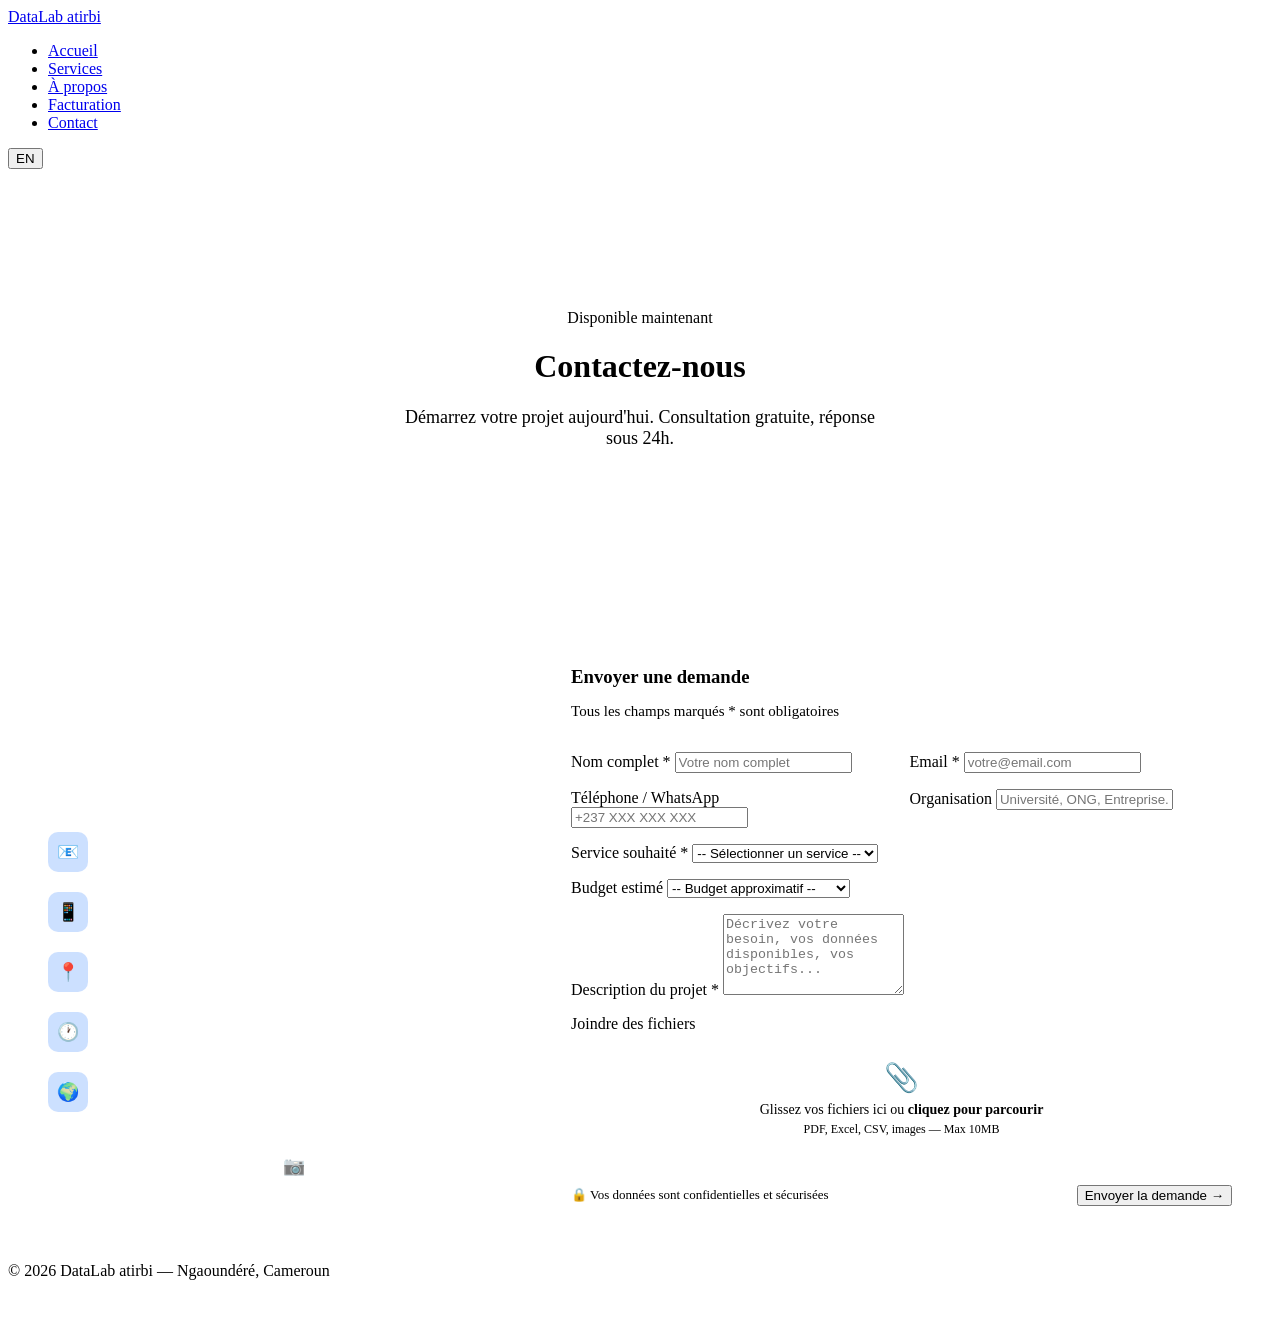
==== contact.html @ 428c994f "Ajout des pages HTML — site DataLab atirbi" ====
<!DOCTYPE html>
<html lang="fr">
<head>
  <meta charset="UTF-8">
  <meta name="viewport" content="width=device-width, initial-scale=1.0">
  <title>Contact — DataLab atirbi</title>
  <link rel="stylesheet" href="css/style.css">
  <style>
    .page-hero { padding: 140px 0 80px; background: var(--bg3); text-align: center; }
    .page-hero .badge { margin: 0 auto 20px; }
    .contact-grid { display: grid; grid-template-columns: 1fr 1.6fr; gap: 60px; margin-top: 60px; }
    .contact-info-card { background: var(--dark); color: white; border-radius: var(--radius2); padding: 40px; }
    .contact-info-card h3 { color: white; font-size: 24px; margin-bottom: 16px; }
    .contact-info-card p { color: rgba(255,255,255,0.6); margin-bottom: 32px; line-height: 1.8; }
    .contact-detail { display: flex; align-items: flex-start; gap: 14px; margin-bottom: 20px; }
    .detail-icon { width: 40px; height: 40px; border-radius: 10px; background: rgba(0,102,255,0.2); display: flex; align-items: center; justify-content: center; font-size: 18px; flex-shrink: 0; }
    .detail-text .label { font-size: 11px; color: rgba(255,255,255,0.4); text-transform: uppercase; letter-spacing: 1px; margin-bottom: 2px; }
    .detail-text .value { font-size: 15px; color: white; font-weight: 500; }
    .socials-row { display: flex; gap: 12px; margin-top: 32px; }
    .social-btn { width: 42px; height: 42px; border-radius: 10px; border: 1px solid rgba(255,255,255,0.15); display: flex; align-items: center; justify-content: center; font-size: 18px; color: rgba(255,255,255,0.6); transition: all 0.25s; text-decoration: none; }
    .social-btn:hover { border-color: var(--primary); color: var(--primary); background: rgba(0,102,255,0.1); }
    .form-card { background: var(--bg2); border-radius: var(--radius2); padding: 40px; border: 1px solid var(--border); }
    .form-card h3 { margin-bottom: 8px; }
    .form-card .subtitle { color: var(--text2); font-size: 15px; margin-bottom: 32px; }
    .form-row { display: grid; grid-template-columns: 1fr 1fr; gap: 16px; }
    .dropzone { border: 2px dashed var(--border); border-radius: var(--radius); padding: 24px; text-align: center; cursor: pointer; transition: all 0.25s; color: var(--text2); font-size: 14px; margin-top: 4px; }
    .dropzone:hover, .dropzone.dragover { border-color: var(--primary); color: var(--primary); background: #f0f6ff; }
    .dropzone .icon { font-size: 28px; margin-bottom: 8px; }
    .form-footer { display: flex; align-items: center; justify-content: space-between; flex-wrap: wrap; gap: 16px; margin-top: 8px; }
    .form-note { font-size: 13px; color: var(--text3); }
    @media (max-width: 768px) {
      .contact-grid { grid-template-columns: 1fr; }
      .form-row { grid-template-columns: 1fr; }
    }
  </style>
</head>
<body>
<nav class="navbar">
  <div class="nav-inner">
    <a href="index.html" class="nav-logo">DataLab <span class="accent">atirbi</span></a>
    <ul class="nav-menu">
      <li><a href="index.html" data-i18n="nav_home">Accueil</a></li>
      <li><a href="services.html" data-i18n="nav_services">Services</a></li>
      <li><a href="about.html" data-i18n="nav_about">À propos</a></li>
      <li><a href="invoice.html" data-i18n="nav_invoice">Facturation</a></li>
      <li><a href="contact.html" data-i18n="nav_contact">Contact</a></li>
    </ul>
    <div class="nav-actions">
      <button class="lang-toggle" onclick="toggleLang()">EN</button>
      <div class="nav-hamburger"><span></span><span></span><span></span></div>
    </div>
  </div>
</nav>

<div class="page-hero">
  <div class="container">
    <span class="badge badge-blue badge-dot">Disponible maintenant</span>
    <h1>Contactez-nous</h1>
    <p style="font-size:18px;color:var(--text2);margin-top:16px;max-width:500px;margin-left:auto;margin-right:auto">Démarrez votre projet aujourd'hui. Consultation gratuite, réponse sous 24h.</p>
  </div>
</div>

<section class="section">
  <div class="container">
    <div class="contact-grid">

      <!-- Info Card -->
      <div class="contact-info-card reveal">
        <h3>Parlons de vos données</h3>
        <p>Envoyez-nous votre demande ou décrivez votre projet. Nous vous répondons rapidement avec une proposition personnalisée.</p>
        <div class="contact-detail">
          <div class="detail-icon">📧</div>
          <div class="detail-text"><div class="label">Email</div><div class="value">contact@atirbi.com</div></div>
        </div>
        <div class="contact-detail">
          <div class="detail-icon">📱</div>
          <div class="detail-text"><div class="label">WhatsApp</div><div class="value">+237 XXX XXX XXX</div></div>
        </div>
        <div class="contact-detail">
          <div class="detail-icon">📍</div>
          <div class="detail-text"><div class="label">Localisation</div><div class="value">Ngaoundéré, Adamaoua, Cameroun</div></div>
        </div>
        <div class="contact-detail">
          <div class="detail-icon">🕐</div>
          <div class="detail-text"><div class="label">Horaires</div><div class="value">Lun–Ven 8h–18h · Sam 9h–14h</div></div>
        </div>
        <div class="contact-detail">
          <div class="detail-icon">🌍</div>
          <div class="detail-text"><div class="label">Zone</div><div class="value">Cameroun & International</div></div>
        </div>
        <div class="socials-row">
          <a href="#" class="social-btn" title="Facebook">f</a>
          <a href="#" class="social-btn" title="LinkedIn">in</a>
          <a href="#" class="social-btn" title="WhatsApp">w</a>
          <a href="#" class="social-btn" title="Telegram">✈</a>
          <a href="#" class="social-btn" title="Instagram">📷</a>
        </div>
      </div>

      <!-- Form Card -->
      <div class="form-card reveal delay-1">
        <h3>Envoyer une demande</h3>
        <p class="subtitle">Tous les champs marqués * sont obligatoires</p>
        <form id="contactForm">
          <div style="display:flex;flex-direction:column;gap:16px">
            <div class="form-row">
              <div class="form-group">
                <label class="form-label">Nom complet *</label>
                <input type="text" name="name" class="form-input" placeholder="Votre nom complet" required>
              </div>
              <div class="form-group">
                <label class="form-label">Email *</label>
                <input type="email" name="email" class="form-input" placeholder="votre@email.com" required>
              </div>
            </div>
            <div class="form-row">
              <div class="form-group">
                <label class="form-label">Téléphone / WhatsApp</label>
                <input type="tel" name="phone" class="form-input" placeholder="+237 XXX XXX XXX">
              </div>
              <div class="form-group">
                <label class="form-label">Organisation</label>
                <input type="text" name="org" class="form-input" placeholder="Université, ONG, Entreprise...">
              </div>
            </div>
            <div class="form-group">
              <label class="form-label">Service souhaité *</label>
              <select name="service" class="form-input form-select" required>
                <option value="">-- Sélectionner un service --</option>
                <option>Analyse de données</option>
                <option>Cartographie GIS</option>
                <option>Développement digital</option>
                <option>Intelligence Artificielle</option>
                <option>Formation</option>
                <option>Plan d'affaires</option>
                <option>Autre</option>
              </select>
            </div>
            <div class="form-group">
              <label class="form-label">Budget estimé</label>
              <select name="budget" class="form-input form-select">
                <option value="">-- Budget approximatif --</option>
                <option>Moins de 100 000 FCFA</option>
                <option>100 000 – 500 000 FCFA</option>
                <option>500 000 – 1 000 000 FCFA</option>
                <option>Plus de 1 000 000 FCFA</option>
                <option>À discuter</option>
              </select>
            </div>
            <div class="form-group">
              <label class="form-label">Description du projet *</label>
              <textarea name="message" class="form-input form-textarea" rows="5" placeholder="Décrivez votre besoin, vos données disponibles, vos objectifs..." required></textarea>
            </div>
            <div class="form-group">
              <label class="form-label">Joindre des fichiers</label>
              <div class="dropzone" id="dropzone">
                <div class="icon">📎</div>
                <div>Glissez vos fichiers ici ou <strong>cliquez pour parcourir</strong></div>
                <div style="font-size:12px;color:var(--text3);margin-top:4px">PDF, Excel, CSV, images — Max 10MB</div>
              </div>
              <input type="file" id="fileInput" multiple accept=".pdf,.xlsx,.xls,.csv,.png,.jpg,.jpeg,.docx" style="display:none">
            </div>
            <div class="form-footer">
              <span class="form-note">🔒 Vos données sont confidentielles et sécurisées</span>
              <button type="submit" class="btn btn-primary">Envoyer la demande →</button>
            </div>
          </div>
        </form>
      </div>
    </div>
  </div>
</section>

<footer class="footer">
  <div class="container">
    <div class="footer-bottom" style="border-top:none;padding-top:0">
      <p>© 2026 DataLab atirbi — Ngaoundéré, Cameroun</p>
      <a href="index.html" style="color:rgba(255,255,255,0.4);font-size:13px">← Retour à l'accueil</a>
    </div>
  </div>
</footer>

<div id="toast" class="toast"></div>
<script src="js/main.js"></script>
</body>
</html>
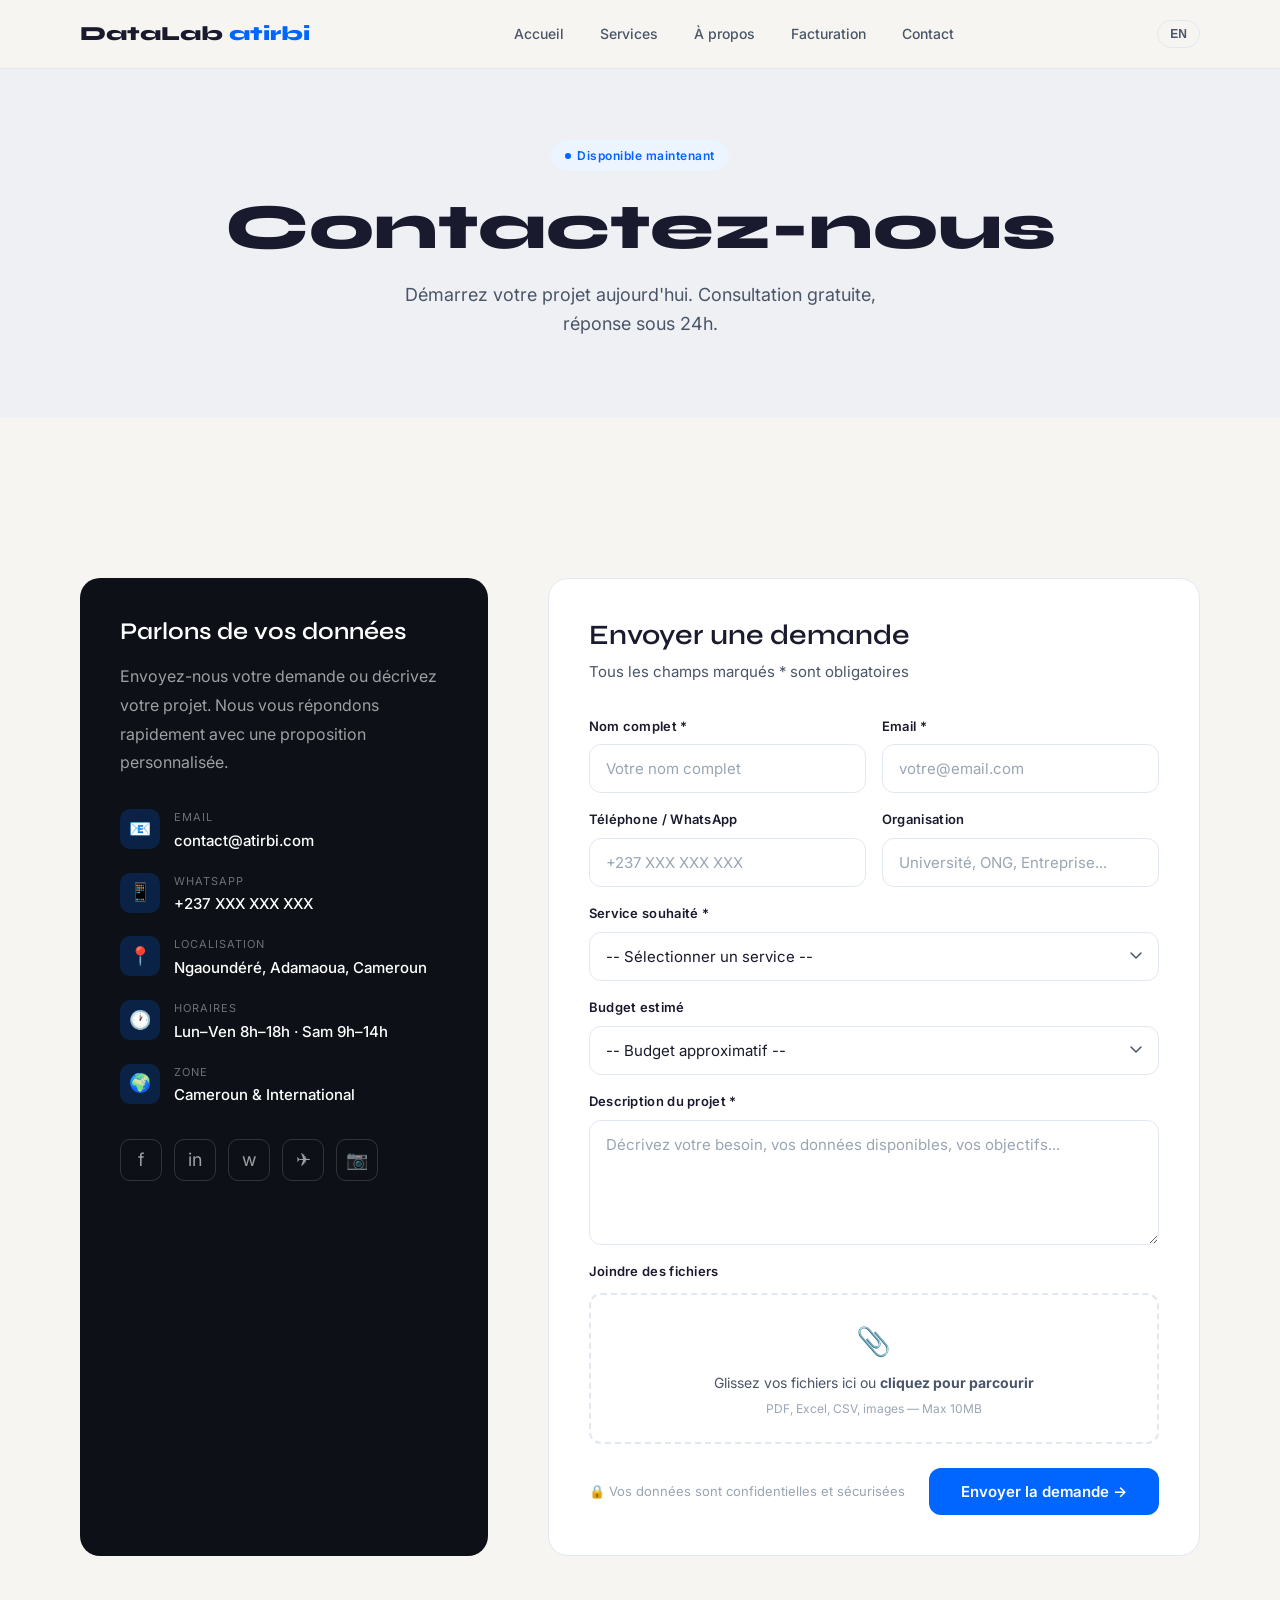
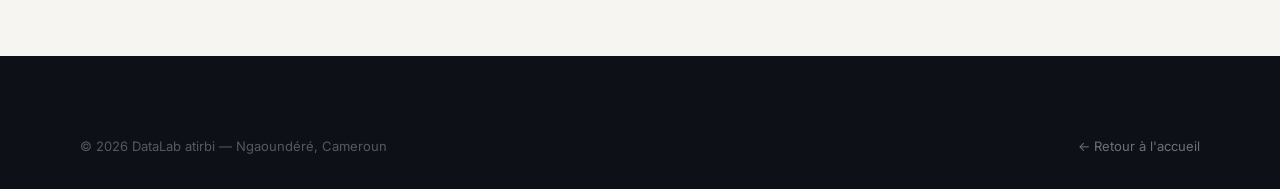
==== commit ebacddd8: "Activation Netlify Forms — réception des demandes clients" ====
--- a/contact.html
+++ b/contact.html
@@ -101,7 +101,7 @@
       <div class="form-card reveal delay-1">
         <h3>Envoyer une demande</h3>
         <p class="subtitle">Tous les champs marqués * sont obligatoires</p>
-        <form id="contactForm">
+        <form id="contactForm" data-netlify="true" name="contact">
           <div style="display:flex;flex-direction:column;gap:16px">
             <div class="form-row">
               <div class="form-group">
--- a/css/style.css
+++ b/css/style.css
@@ -0,0 +1,211 @@
+/* ============================================
+   DataLab atirbi — Global Stylesheet
+   Style: Modern warm white + colored accents
+   ============================================ */
+
+@import url('https://fonts.googleapis.com/css2?family=Syne:wght@400;600;700;800&family=Inter:wght@300;400;500;600&display=swap');
+
+/* ---- VARIABLES ---- */
+:root {
+  --bg:        #F7F5F2;
+  --bg2:       #FFFFFF;
+  --bg3:       #EEF0F4;
+  --dark:      #0D1117;
+  --dark2:     #1A2332;
+  --primary:   #0066FF;
+  --secondary: #00C896;
+  --accent:    #FF6B35;
+  --purple:    #7C3AED;
+  --text:      #1A1A2E;
+  --text2:     #4A5568;
+  --text3:     #9AA5B4;
+  --border:    #E2E8F0;
+  --shadow:    0 4px 24px rgba(0,0,0,0.08);
+  --shadow2:   0 12px 48px rgba(0,0,0,0.12);
+  --radius:    12px;
+  --radius2:   20px;
+  --transition: 0.25s ease;
+}
+
+/* ---- RESET ---- */
+*, *::before, *::after { margin: 0; padding: 0; box-sizing: border-box; }
+html { scroll-behavior: smooth; font-size: 16px; }
+body { font-family: 'Inter', sans-serif; background: var(--bg); color: var(--text); line-height: 1.6; overflow-x: hidden; }
+img { max-width: 100%; display: block; }
+a { text-decoration: none; color: inherit; }
+ul { list-style: none; }
+
+/* ---- TYPOGRAPHY ---- */
+h1, h2, h3, h4 { font-family: 'Syne', sans-serif; line-height: 1.15; }
+h1 { font-size: clamp(36px, 5vw, 64px); font-weight: 800; }
+h2 { font-size: clamp(28px, 3.5vw, 44px); font-weight: 700; }
+h3 { font-size: clamp(20px, 2.5vw, 28px); font-weight: 600; }
+h4 { font-size: 18px; font-weight: 600; }
+p  { font-size: 16px; color: var(--text2); font-weight: 400; }
+
+/* ---- LAYOUT ---- */
+.container { max-width: 1200px; margin: 0 auto; padding: 0 40px; }
+.section { padding: 100px 0; }
+.section-sm { padding: 60px 0; }
+
+/* ---- NAVBAR ---- */
+.navbar {
+  position: fixed; top: 0; left: 0; right: 0; z-index: 1000;
+  background: rgba(247,245,242,0.95);
+  backdrop-filter: blur(16px);
+  border-bottom: 1px solid var(--border);
+  transition: all var(--transition);
+}
+.navbar.scrolled { box-shadow: var(--shadow); }
+.nav-inner {
+  display: flex; align-items: center; justify-content: space-between;
+  padding: 18px 40px; max-width: 1200px; margin: 0 auto;
+}
+.nav-logo { font-family: 'Syne', sans-serif; font-size: 20px; font-weight: 800; }
+.nav-logo .accent { color: var(--primary); }
+.nav-logo .sub { font-weight: 400; font-size: 13px; color: var(--text3); margin-left: 4px; }
+.nav-menu { display: flex; align-items: center; gap: 36px; }
+.nav-menu a { font-size: 14px; font-weight: 500; color: var(--text2); transition: color var(--transition); }
+.nav-menu a:hover { color: var(--primary); }
+.nav-actions { display: flex; gap: 12px; align-items: center; }
+.lang-toggle {
+  font-size: 12px; font-weight: 600; padding: 6px 12px;
+  border: 1px solid var(--border); border-radius: 20px;
+  cursor: pointer; background: transparent; color: var(--text2);
+  transition: all var(--transition);
+}
+.lang-toggle:hover { border-color: var(--primary); color: var(--primary); background: var(--bg3); }
+.nav-cta {
+  font-size: 14px; font-weight: 600; padding: 10px 24px;
+  background: var(--primary); color: white; border-radius: var(--radius);
+  transition: all var(--transition); border: none; cursor: pointer;
+}
+.nav-cta:hover { background: #0052CC; transform: translateY(-1px); box-shadow: 0 4px 16px rgba(0,102,255,0.3); }
+.nav-hamburger { display: none; flex-direction: column; gap: 5px; cursor: pointer; }
+.nav-hamburger span { width: 24px; height: 2px; background: var(--text); border-radius: 2px; transition: all var(--transition); }
+
+/* ---- BUTTONS ---- */
+.btn { display: inline-flex; align-items: center; gap: 8px; font-family: 'Inter', sans-serif; font-weight: 600; font-size: 15px; padding: 14px 32px; border-radius: var(--radius); cursor: pointer; transition: all var(--transition); border: none; text-decoration: none; }
+.btn-primary { background: var(--primary); color: white; }
+.btn-primary:hover { background: #0052CC; transform: translateY(-2px); box-shadow: 0 8px 24px rgba(0,102,255,0.3); }
+.btn-secondary { background: var(--secondary); color: white; }
+.btn-secondary:hover { background: #00A87E; transform: translateY(-2px); }
+.btn-outline { background: transparent; color: var(--text); border: 2px solid var(--border); }
+.btn-outline:hover { border-color: var(--primary); color: var(--primary); }
+.btn-accent { background: var(--accent); color: white; }
+.btn-accent:hover { background: #E55A28; transform: translateY(-2px); }
+.btn-dark { background: var(--dark); color: white; }
+.btn-dark:hover { background: var(--dark2); transform: translateY(-2px); }
+.btn-sm { font-size: 13px; padding: 10px 20px; }
+.btn-lg { font-size: 17px; padding: 18px 44px; }
+
+/* ---- BADGE ---- */
+.badge { display: inline-flex; align-items: center; gap: 6px; font-size: 12px; font-weight: 600; padding: 6px 14px; border-radius: 20px; letter-spacing: 0.5px; }
+.badge-blue { background: #EBF4FF; color: var(--primary); }
+.badge-green { background: #E6FBF4; color: var(--secondary); }
+.badge-orange { background: #FFF0EB; color: var(--accent); }
+.badge-purple { background: #F3EEFF; color: var(--purple); }
+.badge-dot::before { content: ''; width: 6px; height: 6px; border-radius: 50%; background: currentColor; }
+
+/* ---- SECTION HEADER ---- */
+.section-header { text-align: center; max-width: 600px; margin: 0 auto 64px; }
+.section-tag { font-size: 12px; font-weight: 700; letter-spacing: 3px; text-transform: uppercase; color: var(--primary); margin-bottom: 12px; }
+.section-title { margin-bottom: 16px; }
+.section-title .highlight { color: var(--primary); }
+.section-title .highlight-green { color: var(--secondary); }
+.section-desc { font-size: 17px; color: var(--text2); }
+
+/* ---- CARDS ---- */
+.card { background: var(--bg2); border-radius: var(--radius2); border: 1px solid var(--border); padding: 32px; transition: all var(--transition); }
+.card:hover { transform: translateY(-4px); box-shadow: var(--shadow2); border-color: transparent; }
+.card-icon { width: 56px; height: 56px; border-radius: var(--radius); display: flex; align-items: center; justify-content: center; font-size: 24px; margin-bottom: 20px; }
+.card-title { font-size: 20px; margin-bottom: 10px; }
+.card-desc { font-size: 14px; color: var(--text2); line-height: 1.7; }
+
+/* ---- GRID ---- */
+.grid-2 { display: grid; grid-template-columns: repeat(2, 1fr); gap: 24px; }
+.grid-3 { display: grid; grid-template-columns: repeat(3, 1fr); gap: 24px; }
+.grid-4 { display: grid; grid-template-columns: repeat(4, 1fr); gap: 20px; }
+
+/* ---- FORM ---- */
+.form-group { display: flex; flex-direction: column; gap: 8px; }
+.form-label { font-size: 13px; font-weight: 600; color: var(--text); letter-spacing: 0.3px; }
+.form-input {
+  padding: 14px 16px; border: 1.5px solid var(--border);
+  border-radius: var(--radius); font-size: 15px;
+  font-family: 'Inter', sans-serif; color: var(--text);
+  background: var(--bg2); transition: border-color var(--transition);
+  outline: none;
+}
+.form-input:focus { border-color: var(--primary); box-shadow: 0 0 0 3px rgba(0,102,255,0.1); }
+.form-input::placeholder { color: var(--text3); }
+.form-select { appearance: none; background-image: url("data:image/svg+xml,%3Csvg width='12' height='8' viewBox='0 0 12 8' xmlns='http://www.w3.org/2000/svg'%3E%3Cpath d='M1 1l5 5 5-5' stroke='%234A5568' stroke-width='1.5' fill='none' stroke-linecap='round'/%3E%3C/svg%3E"); background-repeat: no-repeat; background-position: right 16px center; cursor: pointer; }
+.form-textarea { resize: vertical; min-height: 120px; }
+
+/* ---- DIVIDER ---- */
+.divider { height: 1px; background: var(--border); margin: 0; }
+
+/* ---- TAG CHIPS ---- */
+.chip { display: inline-block; font-size: 11px; font-weight: 600; padding: 4px 10px; border-radius: 20px; background: var(--bg3); color: var(--text2); border: 1px solid var(--border); }
+
+/* ---- STATS ---- */
+.stat-num { font-family: 'Syne', sans-serif; font-size: 48px; font-weight: 800; line-height: 1; }
+.stat-label { font-size: 14px; color: var(--text2); margin-top: 6px; }
+
+/* ---- FOOTER ---- */
+.footer { background: var(--dark); color: white; padding: 80px 0 32px; }
+.footer-grid { display: grid; grid-template-columns: 2fr 1fr 1fr 1fr; gap: 48px; margin-bottom: 64px; }
+.footer-brand .logo { font-family: 'Syne', sans-serif; font-size: 22px; font-weight: 800; margin-bottom: 16px; }
+.footer-brand .logo span { color: var(--primary); }
+.footer-brand p { font-size: 14px; color: rgba(255,255,255,0.5); line-height: 1.8; max-width: 280px; }
+.footer-col h5 { font-family: 'Syne', sans-serif; font-size: 14px; font-weight: 700; text-transform: uppercase; letter-spacing: 2px; color: rgba(255,255,255,0.4); margin-bottom: 20px; }
+.footer-col ul li { margin-bottom: 12px; }
+.footer-col ul a { font-size: 14px; color: rgba(255,255,255,0.65); transition: color var(--transition); }
+.footer-col ul a:hover { color: white; }
+.footer-bottom { padding-top: 32px; border-top: 1px solid rgba(255,255,255,0.08); display: flex; justify-content: space-between; align-items: center; }
+.footer-bottom p { font-size: 13px; color: rgba(255,255,255,0.3); }
+.footer-socials { display: flex; gap: 16px; }
+.footer-socials a { width: 36px; height: 36px; border-radius: 8px; border: 1px solid rgba(255,255,255,0.1); display: flex; align-items: center; justify-content: center; font-size: 16px; color: rgba(255,255,255,0.5); transition: all var(--transition); }
+.footer-socials a:hover { border-color: var(--primary); color: var(--primary); background: rgba(0,102,255,0.1); }
+
+/* ---- TOAST ---- */
+.toast { position: fixed; bottom: 24px; right: 24px; background: var(--dark); color: white; padding: 16px 24px; border-radius: var(--radius); font-size: 14px; font-weight: 500; box-shadow: var(--shadow2); transform: translateY(100px); opacity: 0; transition: all 0.3s ease; z-index: 9999; display: flex; align-items: center; gap: 10px; }
+.toast.show { transform: translateY(0); opacity: 1; }
+.toast.success { border-left: 4px solid var(--secondary); }
+.toast.error { border-left: 4px solid #EF4444; }
+
+/* ---- ANIMATIONS ---- */
+@keyframes fadeUp { from { opacity: 0; transform: translateY(30px); } to { opacity: 1; transform: translateY(0); } }
+@keyframes fadeIn { from { opacity: 0; } to { opacity: 1; } }
+@keyframes slideIn { from { transform: translateX(-20px); opacity: 0; } to { transform: translateX(0); opacity: 1; } }
+@keyframes float { 0%,100% { transform: translateY(0); } 50% { transform: translateY(-12px); } }
+@keyframes pulse { 0%,100% { opacity: 1; } 50% { opacity: 0.5; } }
+
+.animate-fade-up { animation: fadeUp 0.6s ease forwards; }
+.animate-fade-in { animation: fadeIn 0.5s ease forwards; }
+.delay-1 { animation-delay: 0.1s; }
+.delay-2 { animation-delay: 0.2s; }
+.delay-3 { animation-delay: 0.3s; }
+.delay-4 { animation-delay: 0.4s; }
+.delay-5 { animation-delay: 0.5s; }
+
+/* ---- SCROLL REVEAL ---- */
+.reveal { opacity: 0; transform: translateY(24px); transition: opacity 0.6s ease, transform 0.6s ease; }
+.reveal.visible { opacity: 1; transform: translateY(0); }
+
+/* ---- RESPONSIVE ---- */
+@media (max-width: 1024px) {
+  .container { padding: 0 24px; }
+  .grid-4 { grid-template-columns: repeat(2, 1fr); }
+  .footer-grid { grid-template-columns: 1fr 1fr; gap: 32px; }
+}
+
+@media (max-width: 768px) {
+  .section { padding: 64px 0; }
+  .nav-menu { display: none; }
+  .nav-hamburger { display: flex; }
+  .nav-menu.open { display: flex; flex-direction: column; position: absolute; top: 100%; left: 0; right: 0; background: var(--bg); padding: 24px; border-bottom: 1px solid var(--border); gap: 20px; }
+  .grid-2, .grid-3, .grid-4 { grid-template-columns: 1fr; }
+  .footer-grid { grid-template-columns: 1fr; }
+  .footer-bottom { flex-direction: column; gap: 16px; text-align: center; }
+}
